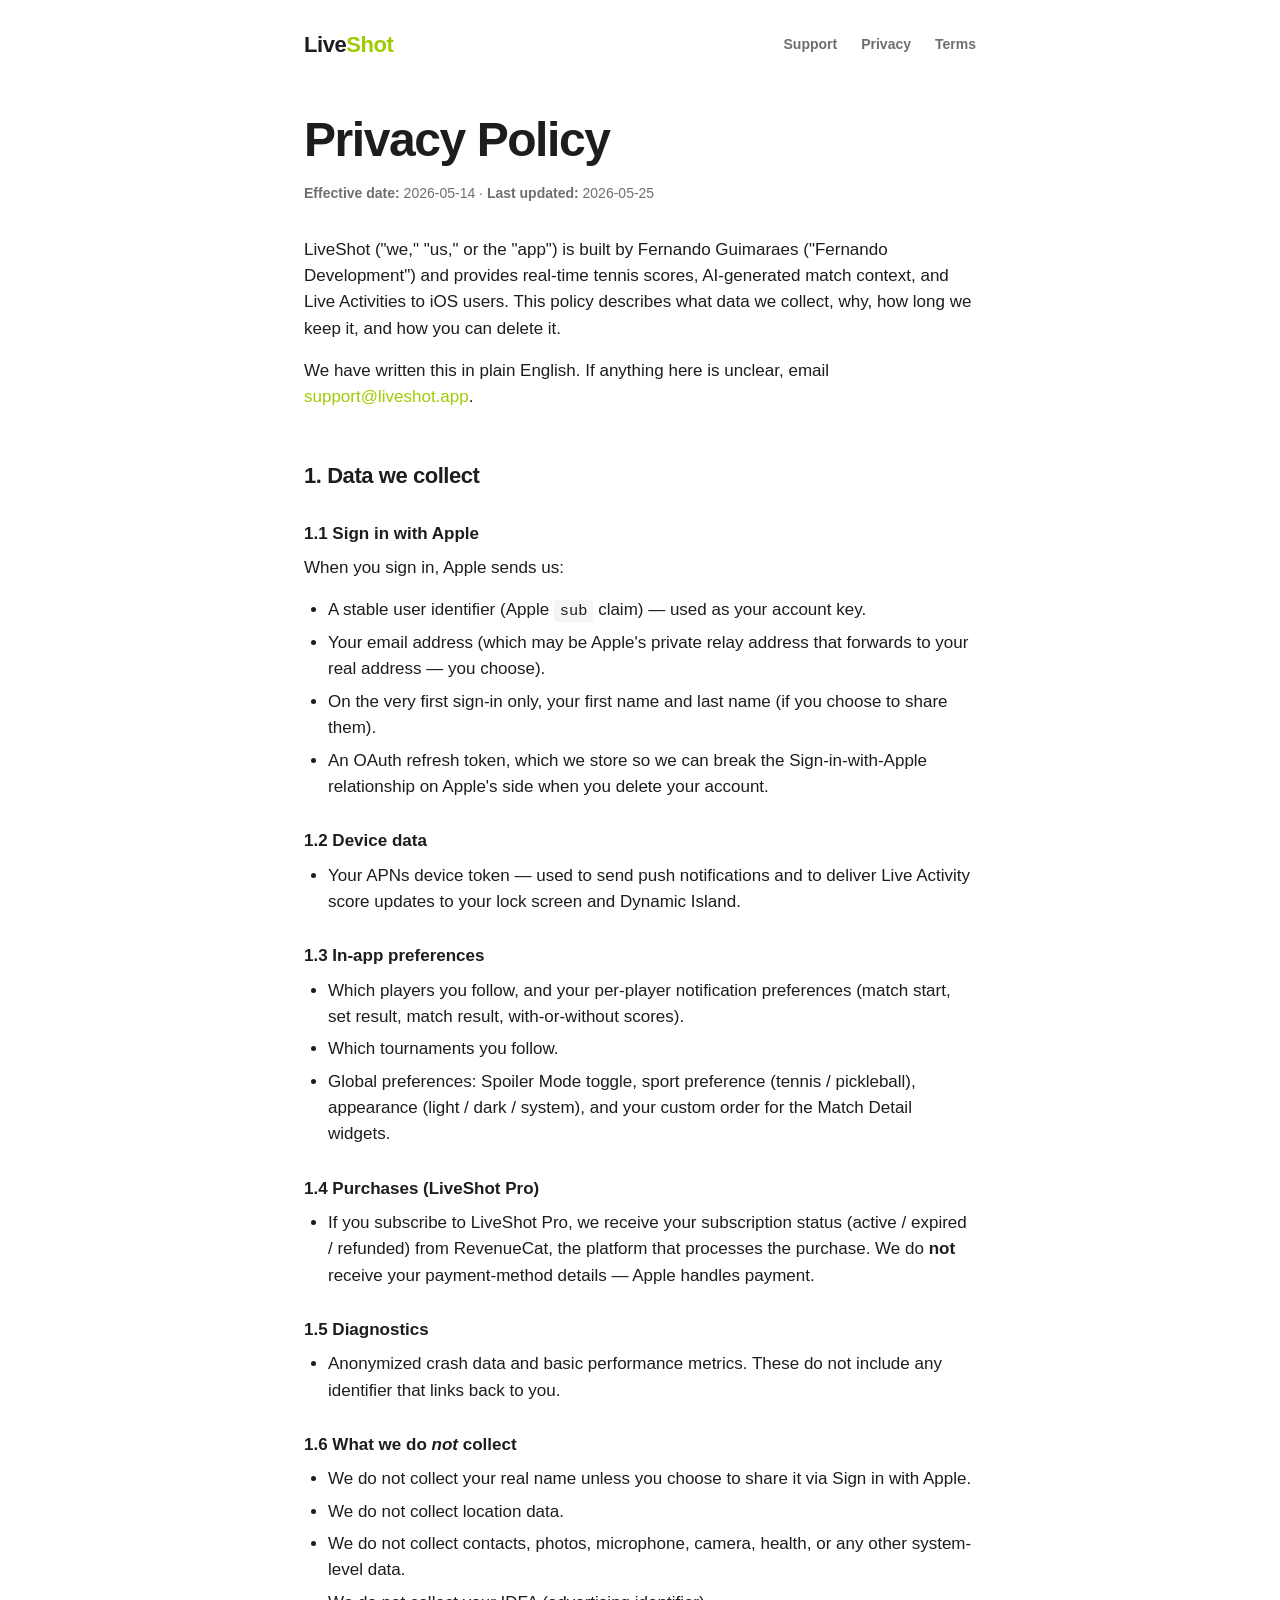
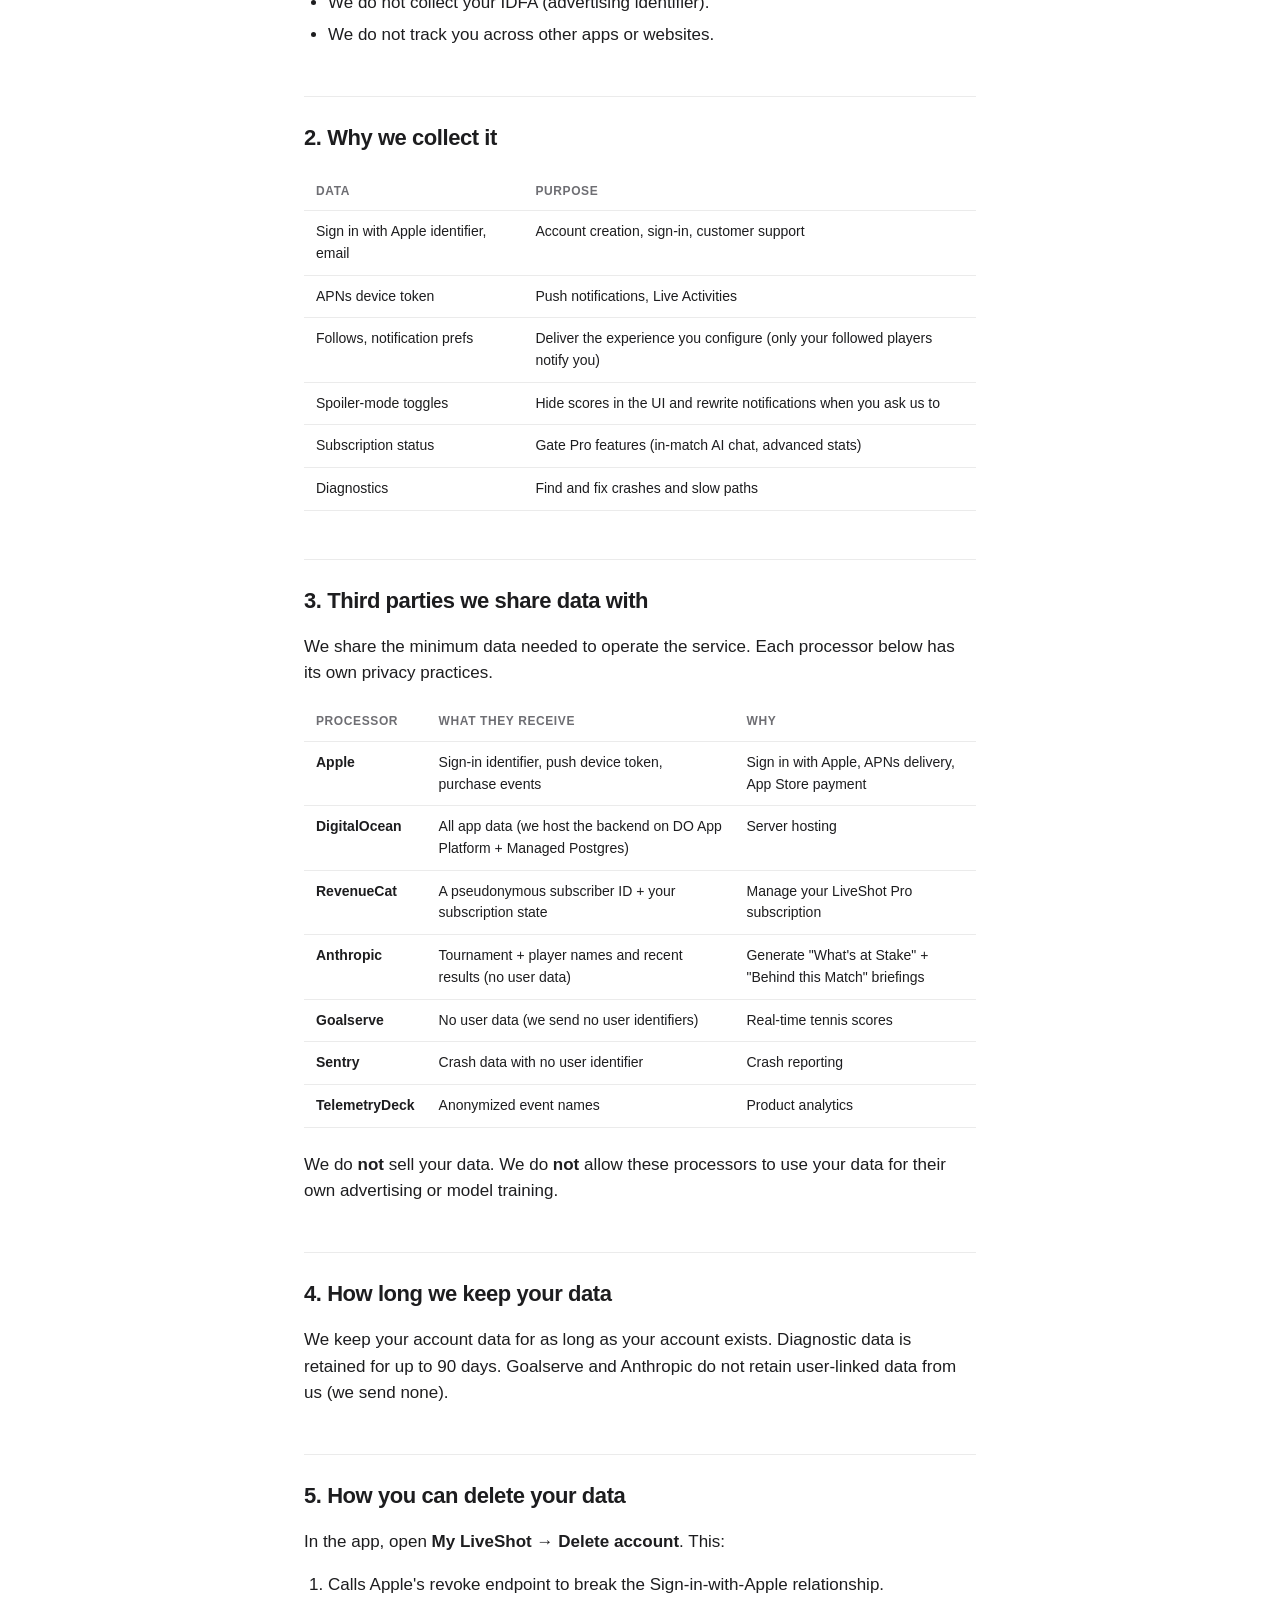
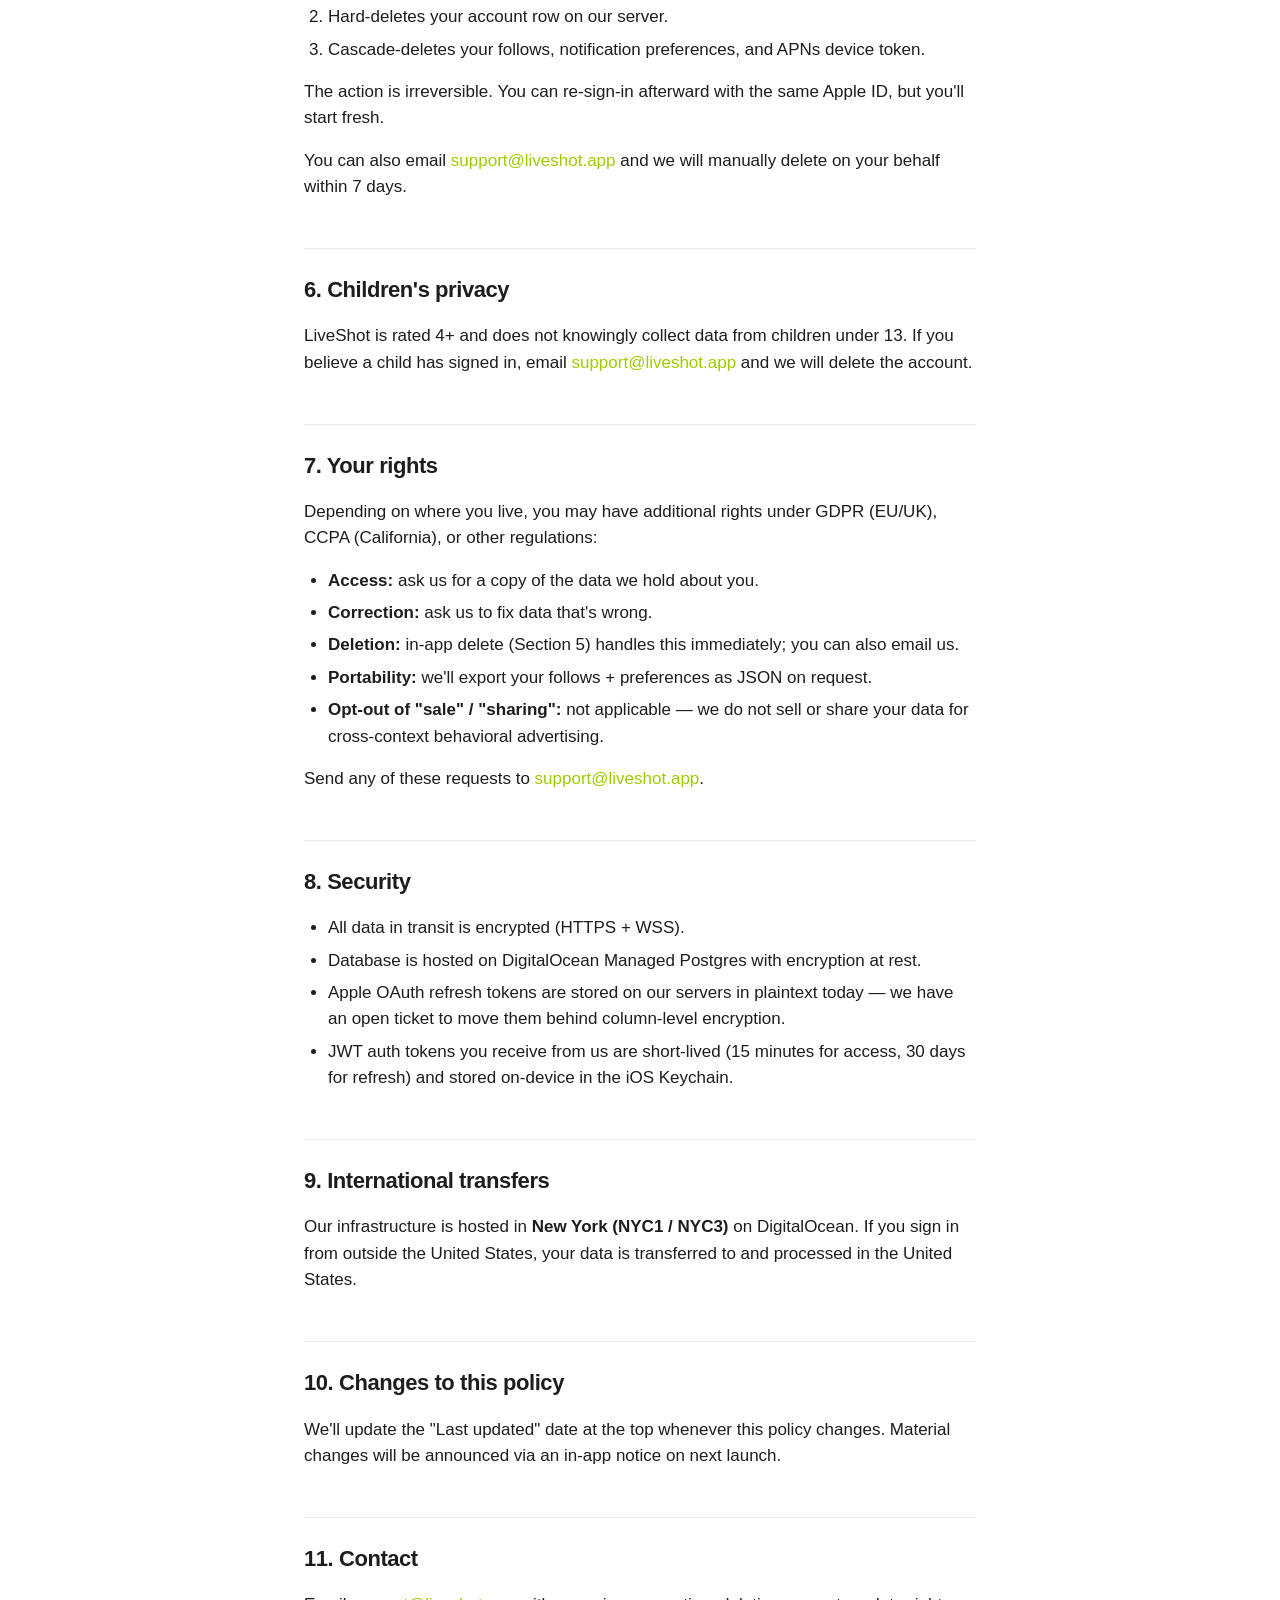
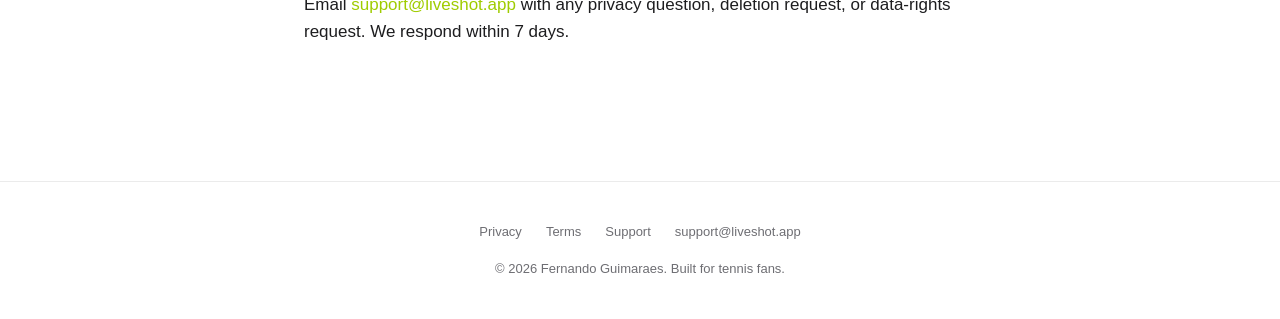
==== privacy/index.html @ b1230109 "Initial site: landing + privacy + terms + support Vanilla HTML/CSS, no build step. Lives at liveshot" ====
<!doctype html>
<html lang="en">
<head>
  <meta charset="utf-8">
  <title>Privacy Policy — LiveShot</title>
  <meta name="viewport" content="width=device-width,initial-scale=1">
  <meta name="description" content="LiveShot's privacy policy — what we collect, why, how long, and how to delete it.">
  <link rel="icon" href="data:image/svg+xml,%3Csvg xmlns='http://www.w3.org/2000/svg' viewBox='0 0 100 100'%3E%3Ctext y='.9em' font-size='90'%3E%F0%9F%8E%BE%3C/text%3E%3C/svg%3E">
  <link rel="stylesheet" href="/assets/style.css">
</head>
<body>
  <header class="site-header">
    <a href="/" class="brand">Live<span class="dot">Shot</span></a>
    <nav class="nav">
      <a href="/support/">Support</a>
      <a href="/privacy/">Privacy</a>
      <a href="/terms/">Terms</a>
    </nav>
  </header>

  <main class="doc">
    <h1>Privacy Policy</h1>
    <p class="meta">
      <strong>Effective date:</strong> 2026-05-14 · <strong>Last updated:</strong> 2026-05-25
    </p>

    <p>
      LiveShot ("we," "us," or the "app") is built by Fernando Guimaraes ("Fernando Development") and provides real-time tennis scores, AI-generated match context, and Live Activities to iOS users. This policy describes what data we collect, why, how long we keep it, and how you can delete it.
    </p>
    <p>
      We have written this in plain English. If anything here is unclear, email <a href="mailto:support@liveshot.app">support@liveshot.app</a>.
    </p>

    <h2>1. Data we collect</h2>

    <h3>1.1 Sign in with Apple</h3>
    <p>When you sign in, Apple sends us:</p>
    <ul>
      <li>A stable user identifier (Apple <code>sub</code> claim) — used as your account key.</li>
      <li>Your email address (which may be Apple's private relay address that forwards to your real address — you choose).</li>
      <li>On the very first sign-in only, your first name and last name (if you choose to share them).</li>
      <li>An OAuth refresh token, which we store so we can break the Sign-in-with-Apple relationship on Apple's side when you delete your account.</li>
    </ul>

    <h3>1.2 Device data</h3>
    <ul>
      <li>Your APNs device token — used to send push notifications and to deliver Live Activity score updates to your lock screen and Dynamic Island.</li>
    </ul>

    <h3>1.3 In-app preferences</h3>
    <ul>
      <li>Which players you follow, and your per-player notification preferences (match start, set result, match result, with-or-without scores).</li>
      <li>Which tournaments you follow.</li>
      <li>Global preferences: Spoiler Mode toggle, sport preference (tennis / pickleball), appearance (light / dark / system), and your custom order for the Match Detail widgets.</li>
    </ul>

    <h3>1.4 Purchases (LiveShot Pro)</h3>
    <ul>
      <li>If you subscribe to LiveShot Pro, we receive your subscription status (active / expired / refunded) from RevenueCat, the platform that processes the purchase. We do <strong>not</strong> receive your payment-method details — Apple handles payment.</li>
    </ul>

    <h3>1.5 Diagnostics</h3>
    <ul>
      <li>Anonymized crash data and basic performance metrics. These do not include any identifier that links back to you.</li>
    </ul>

    <h3>1.6 What we do <em>not</em> collect</h3>
    <ul>
      <li>We do not collect your real name unless you choose to share it via Sign in with Apple.</li>
      <li>We do not collect location data.</li>
      <li>We do not collect contacts, photos, microphone, camera, health, or any other system-level data.</li>
      <li>We do not collect your IDFA (advertising identifier).</li>
      <li>We do not track you across other apps or websites.</li>
    </ul>

    <h2>2. Why we collect it</h2>
    <table>
      <thead><tr><th>Data</th><th>Purpose</th></tr></thead>
      <tbody>
        <tr><td>Sign in with Apple identifier, email</td><td>Account creation, sign-in, customer support</td></tr>
        <tr><td>APNs device token</td><td>Push notifications, Live Activities</td></tr>
        <tr><td>Follows, notification prefs</td><td>Deliver the experience you configure (only your followed players notify you)</td></tr>
        <tr><td>Spoiler-mode toggles</td><td>Hide scores in the UI and rewrite notifications when you ask us to</td></tr>
        <tr><td>Subscription status</td><td>Gate Pro features (in-match AI chat, advanced stats)</td></tr>
        <tr><td>Diagnostics</td><td>Find and fix crashes and slow paths</td></tr>
      </tbody>
    </table>

    <h2>3. Third parties we share data with</h2>
    <p>We share the minimum data needed to operate the service. Each processor below has its own privacy practices.</p>
    <table>
      <thead><tr><th>Processor</th><th>What they receive</th><th>Why</th></tr></thead>
      <tbody>
        <tr><td><strong>Apple</strong></td><td>Sign-in identifier, push device token, purchase events</td><td>Sign in with Apple, APNs delivery, App Store payment</td></tr>
        <tr><td><strong>DigitalOcean</strong></td><td>All app data (we host the backend on DO App Platform + Managed Postgres)</td><td>Server hosting</td></tr>
        <tr><td><strong>RevenueCat</strong></td><td>A pseudonymous subscriber ID + your subscription state</td><td>Manage your LiveShot Pro subscription</td></tr>
        <tr><td><strong>Anthropic</strong></td><td>Tournament + player names and recent results (no user data)</td><td>Generate "What's at Stake" + "Behind this Match" briefings</td></tr>
        <tr><td><strong>Goalserve</strong></td><td>No user data (we send no user identifiers)</td><td>Real-time tennis scores</td></tr>
        <tr><td><strong>Sentry</strong></td><td>Crash data with no user identifier</td><td>Crash reporting</td></tr>
        <tr><td><strong>TelemetryDeck</strong></td><td>Anonymized event names</td><td>Product analytics</td></tr>
      </tbody>
    </table>
    <p>
      We do <strong>not</strong> sell your data. We do <strong>not</strong> allow these processors to use your data for their own advertising or model training.
    </p>

    <h2>4. How long we keep your data</h2>
    <p>
      We keep your account data for as long as your account exists. Diagnostic data is retained for up to 90 days. Goalserve and Anthropic do not retain user-linked data from us (we send none).
    </p>

    <h2>5. How you can delete your data</h2>
    <p>In the app, open <strong>My LiveShot → Delete account</strong>. This:</p>
    <ol>
      <li>Calls Apple's revoke endpoint to break the Sign-in-with-Apple relationship.</li>
      <li>Hard-deletes your account row on our server.</li>
      <li>Cascade-deletes your follows, notification preferences, and APNs device token.</li>
    </ol>
    <p>
      The action is irreversible. You can re-sign-in afterward with the same Apple ID, but you'll start fresh.
    </p>
    <p>
      You can also email <a href="mailto:support@liveshot.app">support@liveshot.app</a> and we will manually delete on your behalf within 7 days.
    </p>

    <h2>6. Children's privacy</h2>
    <p>
      LiveShot is rated 4+ and does not knowingly collect data from children under 13. If you believe a child has signed in, email <a href="mailto:support@liveshot.app">support@liveshot.app</a> and we will delete the account.
    </p>

    <h2>7. Your rights</h2>
    <p>Depending on where you live, you may have additional rights under GDPR (EU/UK), CCPA (California), or other regulations:</p>
    <ul>
      <li><strong>Access:</strong> ask us for a copy of the data we hold about you.</li>
      <li><strong>Correction:</strong> ask us to fix data that's wrong.</li>
      <li><strong>Deletion:</strong> in-app delete (Section 5) handles this immediately; you can also email us.</li>
      <li><strong>Portability:</strong> we'll export your follows + preferences as JSON on request.</li>
      <li><strong>Opt-out of "sale" / "sharing":</strong> not applicable — we do not sell or share your data for cross-context behavioral advertising.</li>
    </ul>
    <p>Send any of these requests to <a href="mailto:support@liveshot.app">support@liveshot.app</a>.</p>

    <h2>8. Security</h2>
    <ul>
      <li>All data in transit is encrypted (HTTPS + WSS).</li>
      <li>Database is hosted on DigitalOcean Managed Postgres with encryption at rest.</li>
      <li>Apple OAuth refresh tokens are stored on our servers in plaintext today — we have an open ticket to move them behind column-level encryption.</li>
      <li>JWT auth tokens you receive from us are short-lived (15 minutes for access, 30 days for refresh) and stored on-device in the iOS Keychain.</li>
    </ul>

    <h2>9. International transfers</h2>
    <p>
      Our infrastructure is hosted in <strong>New York (NYC1 / NYC3)</strong> on DigitalOcean. If you sign in from outside the United States, your data is transferred to and processed in the United States.
    </p>

    <h2>10. Changes to this policy</h2>
    <p>
      We'll update the "Last updated" date at the top whenever this policy changes. Material changes will be announced via an in-app notice on next launch.
    </p>

    <h2>11. Contact</h2>
    <p>
      Email <a href="mailto:support@liveshot.app">support@liveshot.app</a> with any privacy question, deletion request, or data-rights request. We respond within 7 days.
    </p>
  </main>

  <footer class="site-footer">
    <div class="footer-links">
      <a href="/privacy/">Privacy</a>
      <a href="/terms/">Terms</a>
      <a href="/support/">Support</a>
      <a href="mailto:support@liveshot.app">support@liveshot.app</a>
    </div>
    <div>© 2026 Fernando Guimaraes. Built for tennis fans.</div>
  </footer>
</body>
</html>
---- assets/style.css ----
/* LiveShot — liveshot.app
 * Vanilla CSS, no build step. Brand mirrors the iOS app:
 *   - #CAFF00 lime as primary accent
 *   - #9FCC00 deep lime for text on light backgrounds (WCAG AA on white)
 *   - Heavy black weights, tracking-tight
 *   - Mobile-first
 */

:root {
  --lime: #CAFF00;
  --lime-deep: #9FCC00;
  --bg: #0a0a0a;
  --surface: #141414;
  --surface-2: #1f1f1f;
  --text: #f5f5f5;
  --text-muted: #a1a1a1;
  --border: rgba(255, 255, 255, 0.08);
  --content-max: 720px;
}

@media (prefers-color-scheme: light) {
  :root {
    --bg: #ffffff;
    --surface: #f5f5f7;
    --surface-2: #ebebed;
    --text: #1d1d1f;
    --text-muted: #6e6e73;
    --border: rgba(0, 0, 0, 0.08);
  }
}

* { box-sizing: border-box; }

html { -webkit-text-size-adjust: 100%; }

body {
  margin: 0;
  font-family: -apple-system, BlinkMacSystemFont, "SF Pro Text", "Helvetica Neue", Arial, sans-serif;
  font-size: 17px;
  line-height: 1.55;
  background: var(--bg);
  color: var(--text);
  -webkit-font-smoothing: antialiased;
  -moz-osx-font-smoothing: grayscale;
}

a {
  color: var(--lime-deep);
  text-decoration: none;
  border-bottom: 1px solid transparent;
  transition: border-color 0.15s ease;
}
a:hover { border-bottom-color: var(--lime-deep); }

/* ------- Site chrome (header + footer) ------- */

.site-header {
  padding: 28px 24px;
  display: flex;
  justify-content: space-between;
  align-items: center;
  max-width: var(--content-max);
  margin: 0 auto;
}

.site-header a {
  border: none;
}

.brand {
  font-weight: 900;
  font-size: 22px;
  letter-spacing: -0.02em;
  color: var(--text);
}

.brand .dot {
  color: var(--lime-deep);
}

.nav {
  display: flex;
  gap: 24px;
  font-size: 14px;
  font-weight: 600;
}

.nav a {
  color: var(--text-muted);
}

.site-footer {
  margin-top: 80px;
  padding: 40px 24px;
  border-top: 1px solid var(--border);
  text-align: center;
  font-size: 13px;
  color: var(--text-muted);
}

.site-footer .footer-links {
  display: flex;
  gap: 24px;
  justify-content: center;
  margin-bottom: 16px;
  flex-wrap: wrap;
}

.site-footer a {
  color: var(--text-muted);
}

/* ------- Landing page ------- */

.hero {
  text-align: center;
  padding: 60px 24px 80px;
  max-width: 920px;
  margin: 0 auto;
}

.hero-badge {
  display: inline-block;
  padding: 6px 14px;
  background: var(--surface);
  border: 1px solid var(--border);
  border-radius: 999px;
  font-size: 12px;
  font-weight: 700;
  letter-spacing: 0.08em;
  color: var(--lime-deep);
  margin-bottom: 24px;
  text-transform: uppercase;
}

.hero h1 {
  font-size: clamp(40px, 8vw, 72px);
  font-weight: 900;
  letter-spacing: -0.04em;
  line-height: 1.05;
  margin: 0 0 24px;
}

.hero h1 .accent {
  color: var(--lime-deep);
}

.hero .tagline {
  font-size: clamp(18px, 3.5vw, 22px);
  color: var(--text-muted);
  max-width: 600px;
  margin: 0 auto 40px;
}

.hero .cta-row {
  display: flex;
  gap: 12px;
  justify-content: center;
  flex-wrap: wrap;
}

.btn {
  display: inline-flex;
  align-items: center;
  gap: 8px;
  padding: 14px 24px;
  border-radius: 999px;
  font-weight: 800;
  font-size: 14px;
  letter-spacing: 0.06em;
  text-transform: uppercase;
  border: none;
}

.btn-primary {
  background: var(--lime);
  color: #000;
}
.btn-primary:hover {
  background: var(--lime-deep);
  color: #000;
}

.btn-ghost {
  background: transparent;
  color: var(--text);
  border: 1px solid var(--border);
}
.btn-ghost:hover {
  border-color: var(--lime-deep);
  color: var(--lime-deep);
}

/* Feature grid */

.features {
  max-width: var(--content-max);
  margin: 60px auto 0;
  padding: 0 24px;
}

.features h2 {
  font-size: 32px;
  font-weight: 900;
  letter-spacing: -0.03em;
  text-align: center;
  margin: 0 0 48px;
}

.feature-grid {
  display: grid;
  grid-template-columns: repeat(auto-fit, minmax(280px, 1fr));
  gap: 20px;
}

.feature-card {
  background: var(--surface);
  border: 1px solid var(--border);
  border-radius: 20px;
  padding: 28px;
}

.feature-card .icon {
  display: inline-flex;
  align-items: center;
  justify-content: center;
  width: 44px;
  height: 44px;
  border-radius: 12px;
  background: var(--lime);
  color: #000;
  font-size: 22px;
  margin-bottom: 16px;
}

.feature-card h3 {
  font-size: 18px;
  font-weight: 800;
  letter-spacing: -0.01em;
  margin: 0 0 8px;
}

.feature-card p {
  font-size: 15px;
  color: var(--text-muted);
  margin: 0;
  line-height: 1.5;
}

/* ------- Document pages (privacy / terms / support) ------- */

.doc {
  max-width: var(--content-max);
  margin: 0 auto;
  padding: 0 24px 40px;
}

.doc h1 {
  font-size: clamp(32px, 6vw, 48px);
  font-weight: 900;
  letter-spacing: -0.03em;
  line-height: 1.1;
  margin: 24px 0 16px;
}

.doc h2 {
  font-size: 22px;
  font-weight: 800;
  letter-spacing: -0.02em;
  margin: 48px 0 16px;
  padding-top: 24px;
  border-top: 1px solid var(--border);
}

.doc h2:first-of-type {
  border-top: none;
  padding-top: 0;
}

.doc h3 {
  font-size: 17px;
  font-weight: 700;
  margin: 28px 0 8px;
}

.doc p {
  margin: 0 0 16px;
}

.doc ul, .doc ol {
  padding-left: 24px;
  margin: 0 0 16px;
}

.doc li {
  margin-bottom: 6px;
}

.doc .meta {
  font-size: 14px;
  color: var(--text-muted);
  margin-bottom: 32px;
}

.doc table {
  width: 100%;
  border-collapse: collapse;
  font-size: 14px;
  margin: 16px 0 24px;
}

.doc table th,
.doc table td {
  padding: 10px 12px;
  text-align: left;
  border-bottom: 1px solid var(--border);
  vertical-align: top;
}

.doc table th {
  font-weight: 700;
  color: var(--text-muted);
  text-transform: uppercase;
  font-size: 12px;
  letter-spacing: 0.05em;
}

.doc strong { font-weight: 700; }

.doc code {
  font-family: ui-monospace, SFMono-Regular, "SF Mono", Menlo, monospace;
  font-size: 0.9em;
  background: var(--surface);
  padding: 2px 6px;
  border-radius: 4px;
}

/* ------- Support page ------- */

.faq {
  margin-top: 32px;
}

.faq details {
  border-bottom: 1px solid var(--border);
  padding: 20px 0;
}

.faq details:first-of-type { border-top: 1px solid var(--border); }

.faq summary {
  font-weight: 700;
  font-size: 17px;
  cursor: pointer;
  list-style: none;
  display: flex;
  justify-content: space-between;
  align-items: center;
  gap: 16px;
}

.faq summary::-webkit-details-marker { display: none; }

.faq summary::after {
  content: "+";
  font-size: 24px;
  font-weight: 400;
  color: var(--lime-deep);
  transition: transform 0.2s ease;
}

.faq details[open] summary::after {
  transform: rotate(45deg);
}

.faq details p {
  margin: 12px 0 0;
  color: var(--text-muted);
}

.contact-card {
  margin-top: 48px;
  background: var(--surface);
  border: 1px solid var(--border);
  border-radius: 20px;
  padding: 32px;
  text-align: center;
}

.contact-card h2 {
  border-top: none;
  padding-top: 0;
  margin-top: 0;
}

.contact-card .email {
  font-family: ui-monospace, SFMono-Regular, monospace;
  font-size: 18px;
  color: var(--lime-deep);
  font-weight: 700;
  margin-bottom: 0;
}

/* ------- 404 ------- */

.error-page {
  min-height: 60vh;
  display: flex;
  flex-direction: column;
  align-items: center;
  justify-content: center;
  text-align: center;
  padding: 40px 24px;
}

.error-page h1 {
  font-size: 96px;
  font-weight: 900;
  letter-spacing: -0.05em;
  margin: 0;
  color: var(--lime-deep);
}

.error-page p {
  font-size: 18px;
  color: var(--text-muted);
  margin: 16px 0 32px;
}
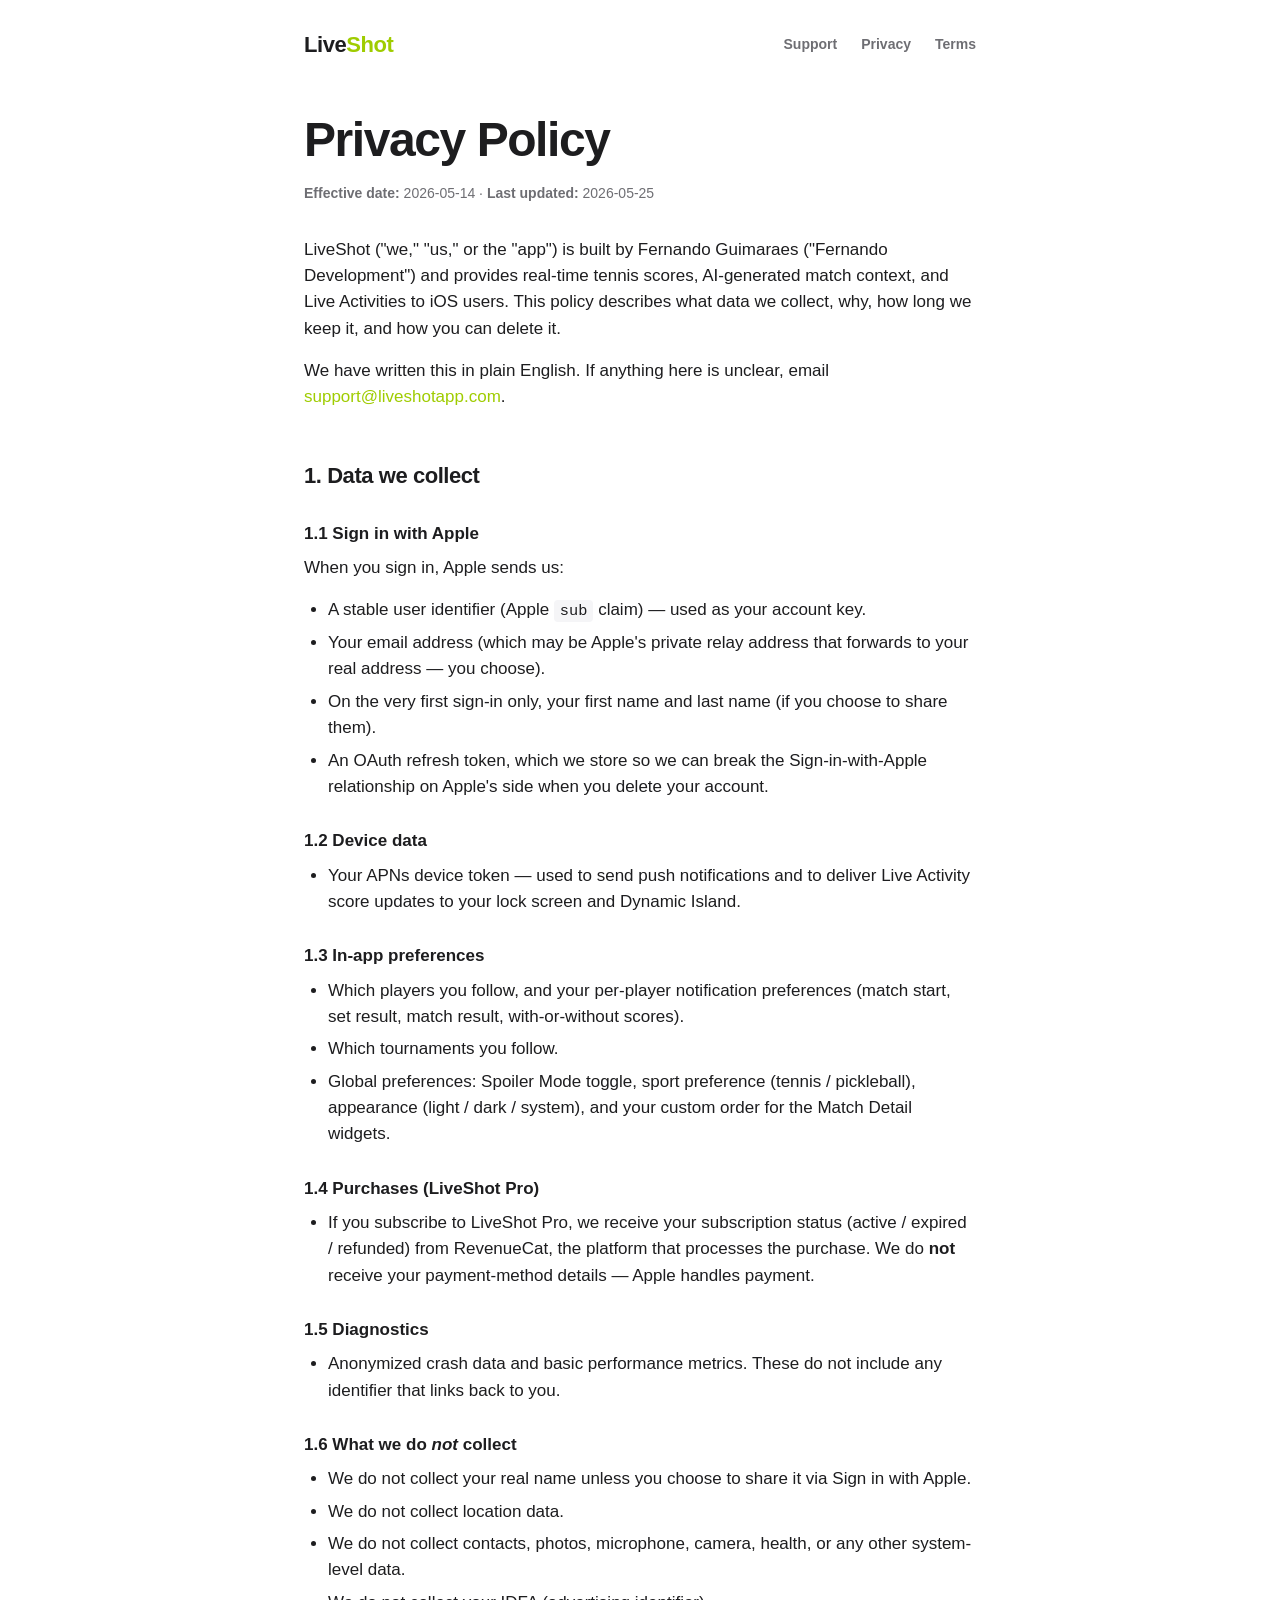
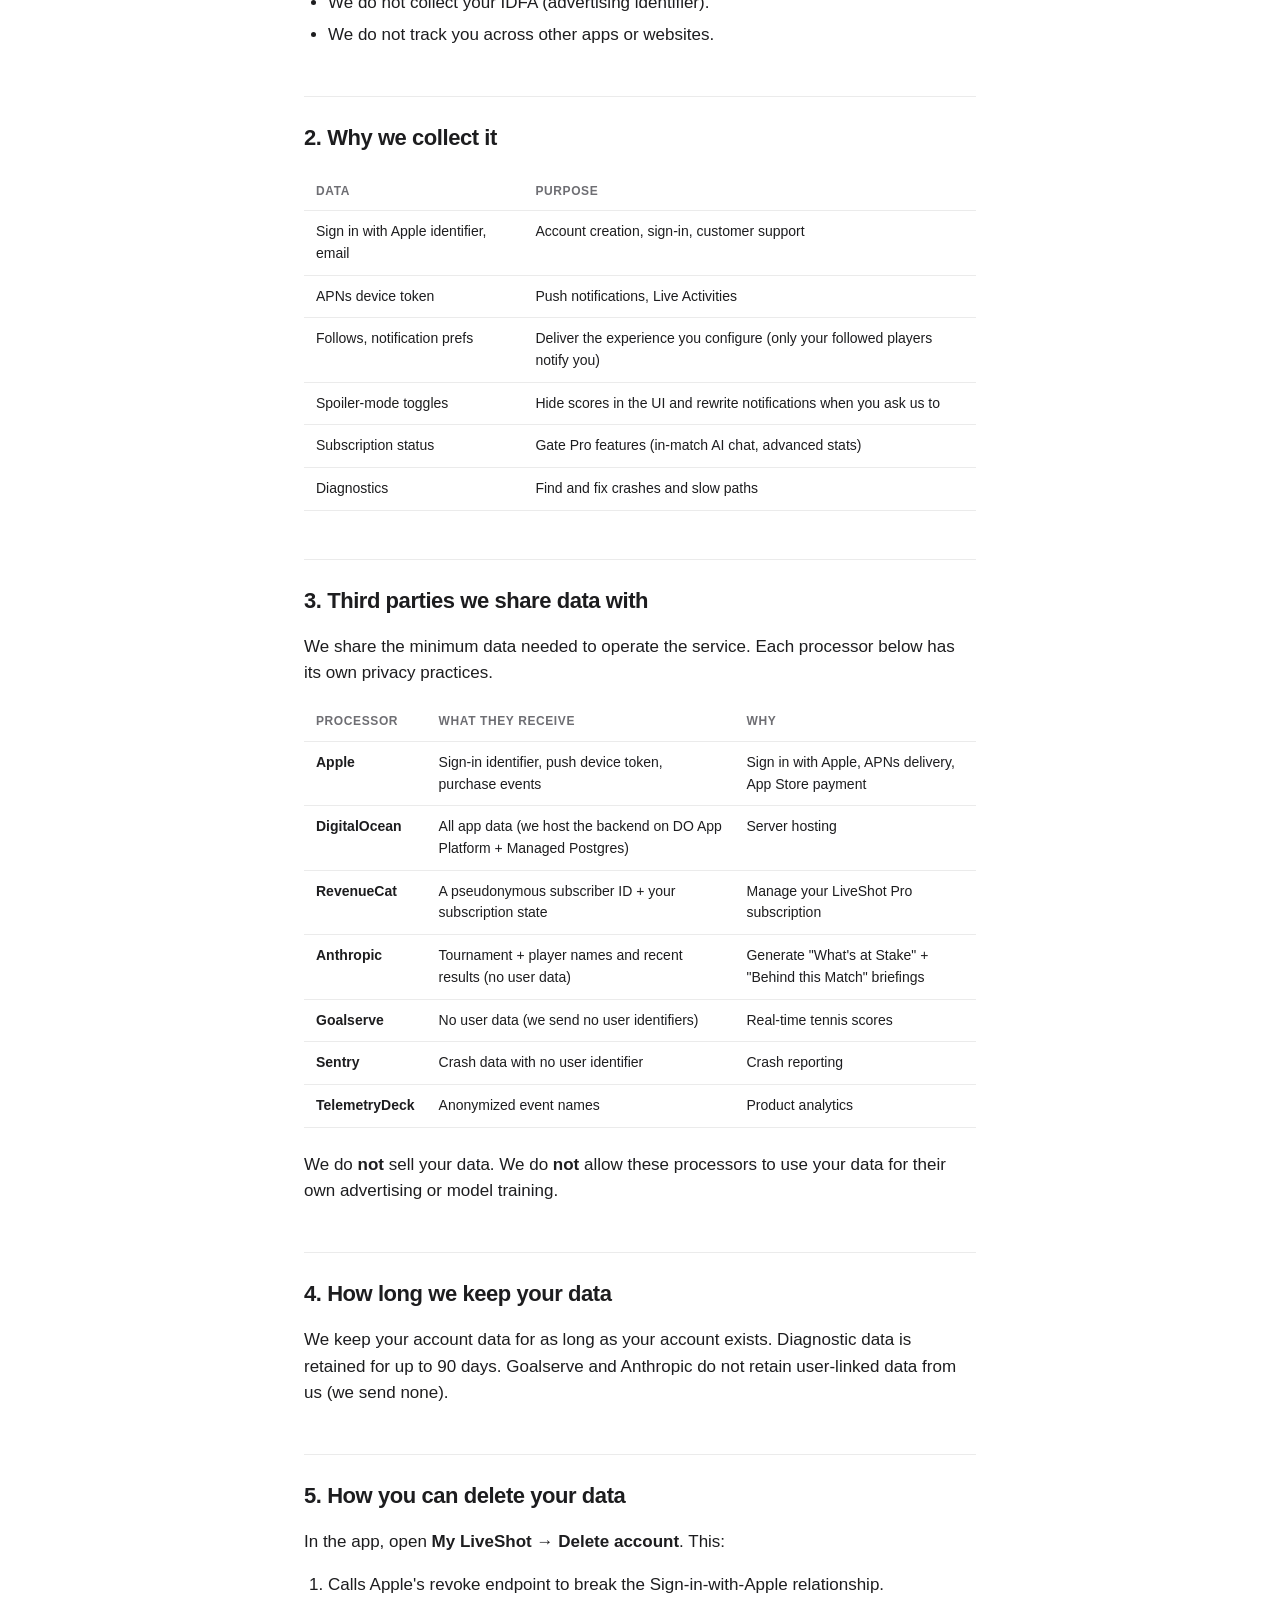
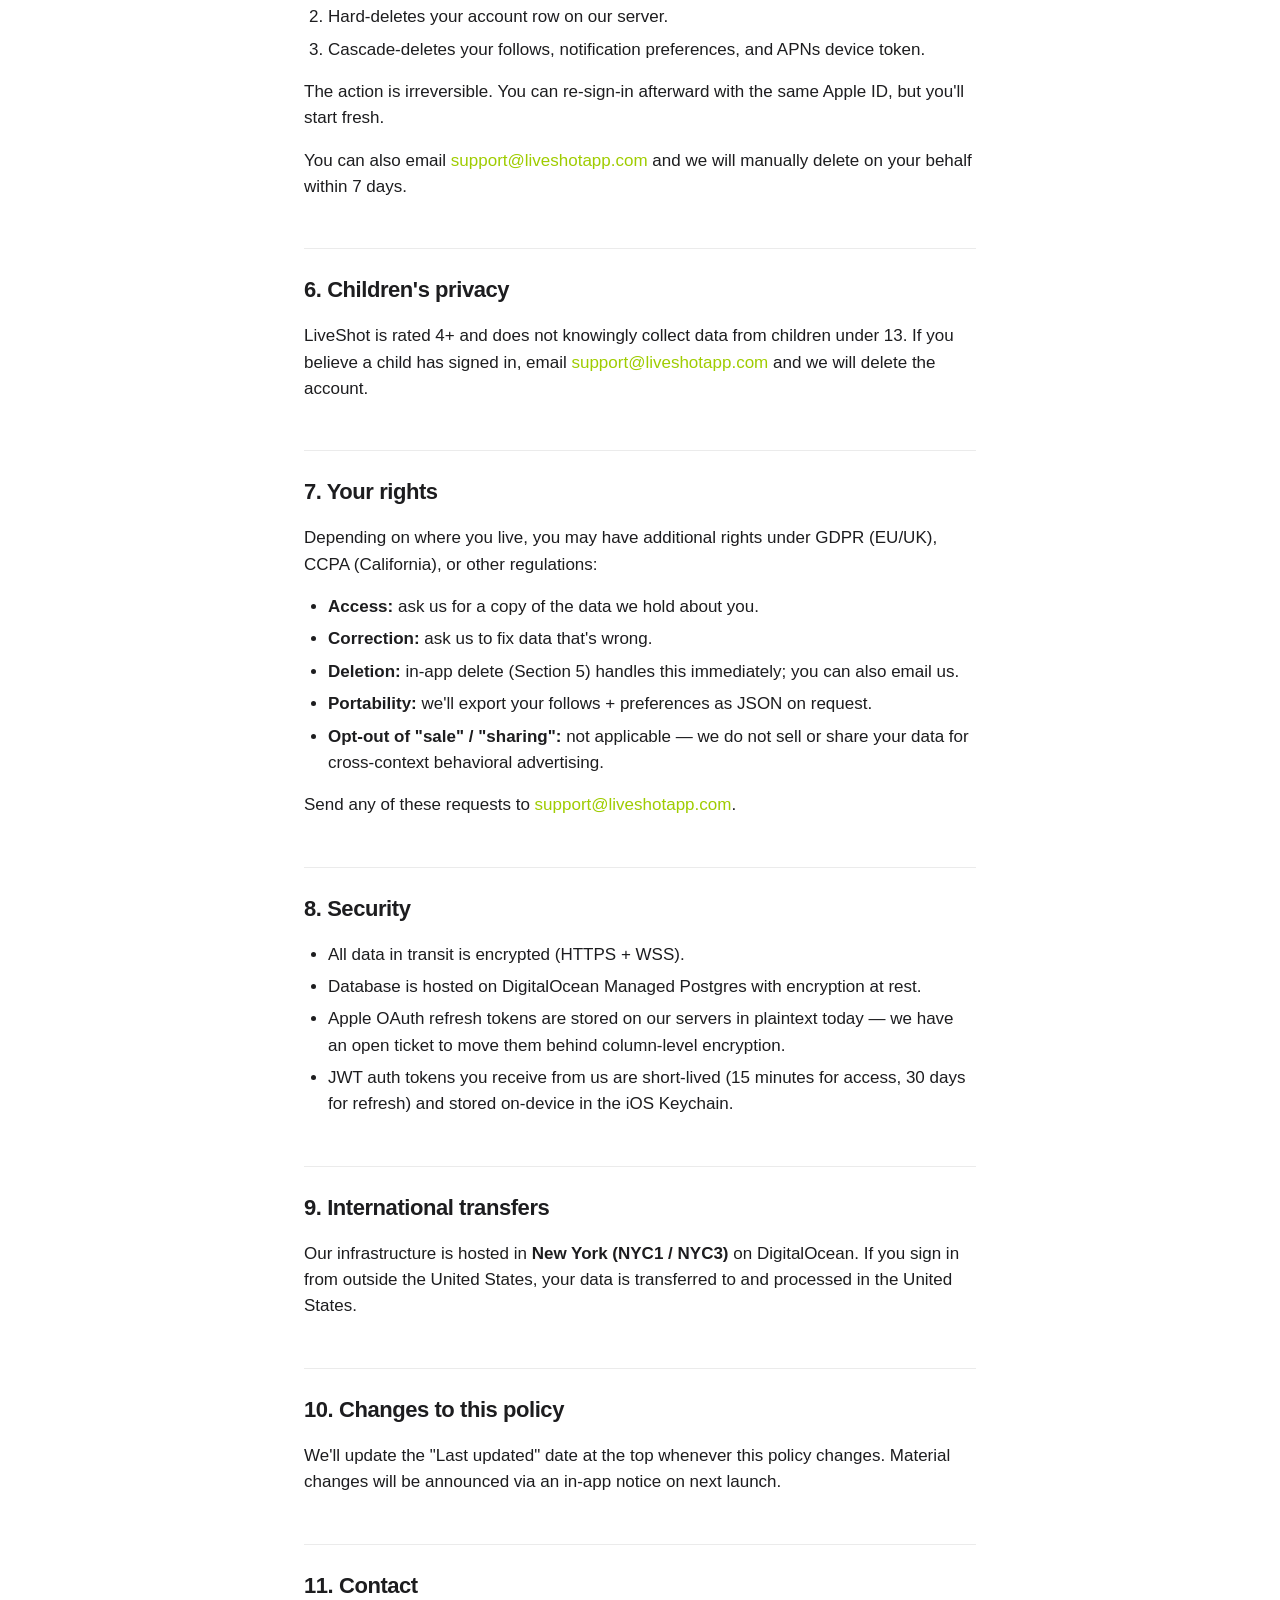
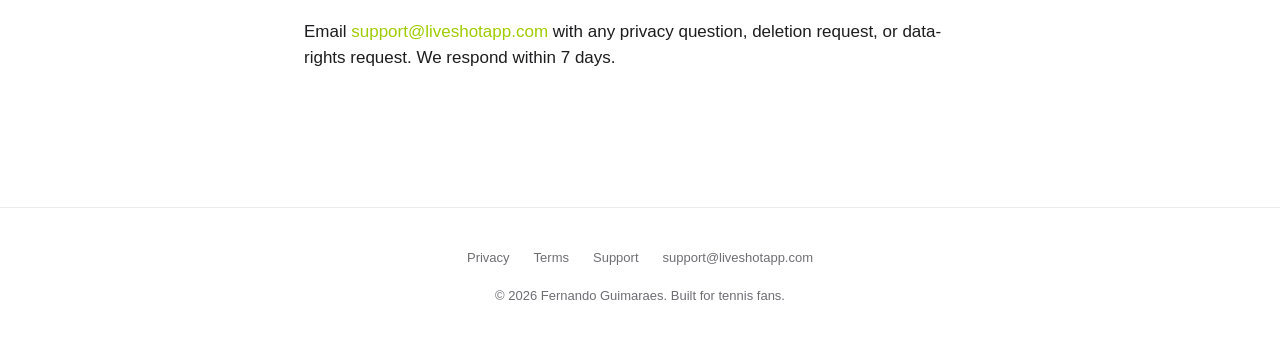
==== commit 57688951: "Rename liveshot.app → liveshotapp.com The .app domain was already taken. Switched to liveshotapp.com" ====
--- a/privacy/index.html
+++ b/privacy/index.html
@@ -28,7 +28,7 @@
       LiveShot ("we," "us," or the "app") is built by Fernando Guimaraes ("Fernando Development") and provides real-time tennis scores, AI-generated match context, and Live Activities to iOS users. This policy describes what data we collect, why, how long we keep it, and how you can delete it.
     </p>
     <p>
-      We have written this in plain English. If anything here is unclear, email <a href="mailto:support@liveshot.app">support@liveshot.app</a>.
+      We have written this in plain English. If anything here is unclear, email <a href="mailto:support@liveshotapp.com">support@liveshotapp.com</a>.
     </p>
 
     <h2>1. Data we collect</h2>
@@ -120,12 +120,12 @@
       The action is irreversible. You can re-sign-in afterward with the same Apple ID, but you'll start fresh.
     </p>
     <p>
-      You can also email <a href="mailto:support@liveshot.app">support@liveshot.app</a> and we will manually delete on your behalf within 7 days.
+      You can also email <a href="mailto:support@liveshotapp.com">support@liveshotapp.com</a> and we will manually delete on your behalf within 7 days.
     </p>
 
     <h2>6. Children's privacy</h2>
     <p>
-      LiveShot is rated 4+ and does not knowingly collect data from children under 13. If you believe a child has signed in, email <a href="mailto:support@liveshot.app">support@liveshot.app</a> and we will delete the account.
+      LiveShot is rated 4+ and does not knowingly collect data from children under 13. If you believe a child has signed in, email <a href="mailto:support@liveshotapp.com">support@liveshotapp.com</a> and we will delete the account.
     </p>
 
     <h2>7. Your rights</h2>
@@ -137,7 +137,7 @@
       <li><strong>Portability:</strong> we'll export your follows + preferences as JSON on request.</li>
       <li><strong>Opt-out of "sale" / "sharing":</strong> not applicable — we do not sell or share your data for cross-context behavioral advertising.</li>
     </ul>
-    <p>Send any of these requests to <a href="mailto:support@liveshot.app">support@liveshot.app</a>.</p>
+    <p>Send any of these requests to <a href="mailto:support@liveshotapp.com">support@liveshotapp.com</a>.</p>
 
     <h2>8. Security</h2>
     <ul>
@@ -159,7 +159,7 @@
 
     <h2>11. Contact</h2>
     <p>
-      Email <a href="mailto:support@liveshot.app">support@liveshot.app</a> with any privacy question, deletion request, or data-rights request. We respond within 7 days.
+      Email <a href="mailto:support@liveshotapp.com">support@liveshotapp.com</a> with any privacy question, deletion request, or data-rights request. We respond within 7 days.
     </p>
   </main>
 
@@ -168,7 +168,7 @@
       <a href="/privacy/">Privacy</a>
       <a href="/terms/">Terms</a>
       <a href="/support/">Support</a>
-      <a href="mailto:support@liveshot.app">support@liveshot.app</a>
+      <a href="mailto:support@liveshotapp.com">support@liveshotapp.com</a>
     </div>
     <div>© 2026 Fernando Guimaraes. Built for tennis fans.</div>
   </footer>
